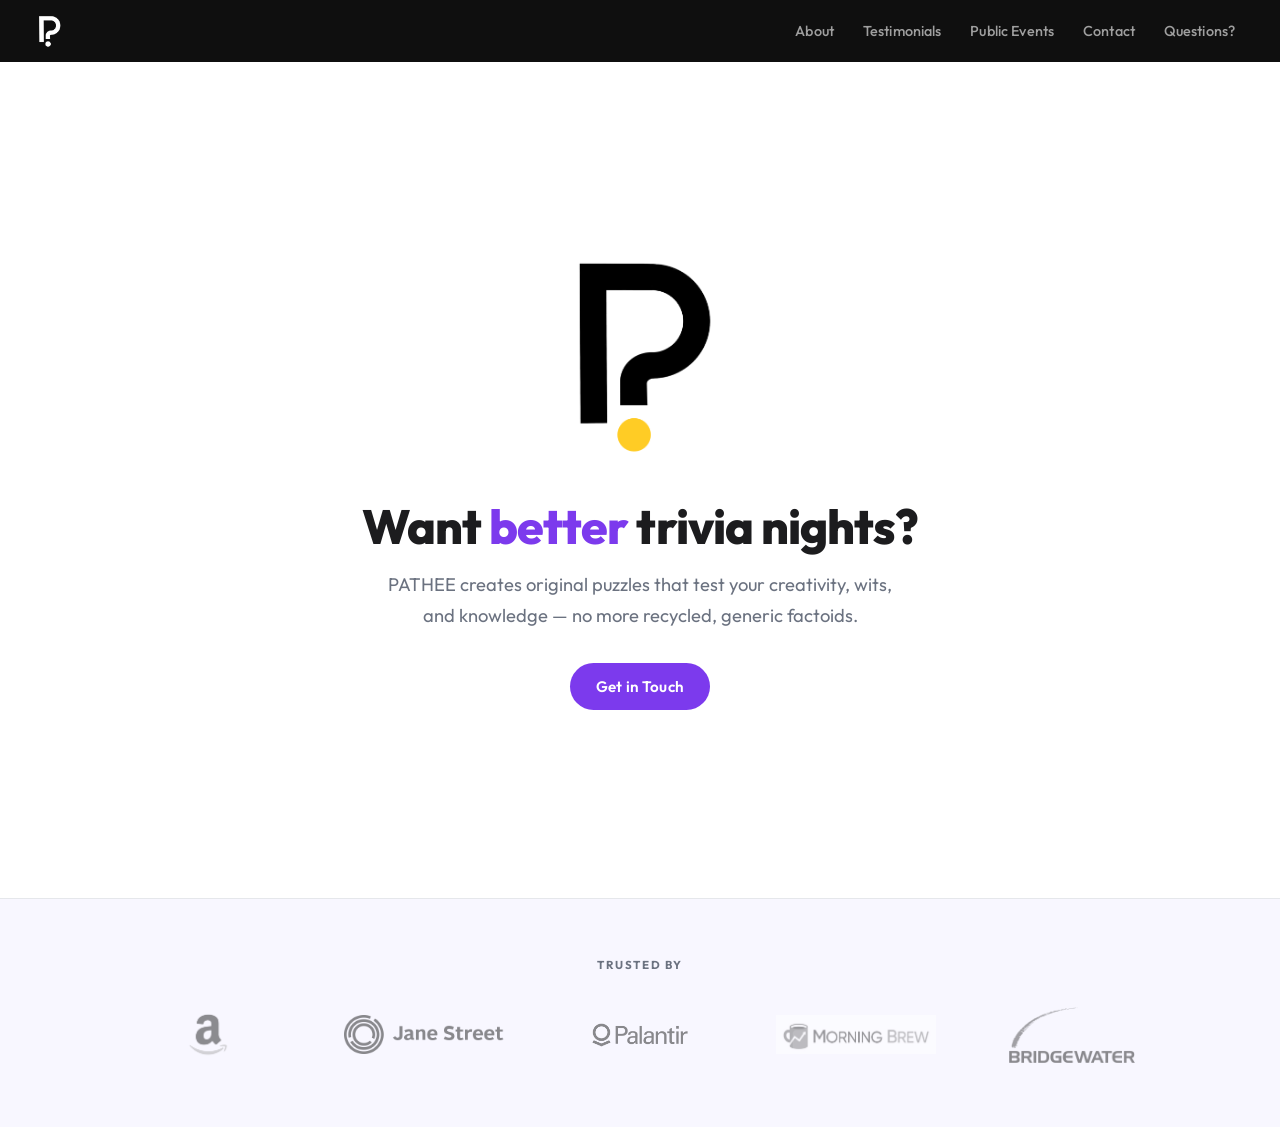
==== index.html @ 66b1759d "Add Gist sample round, reorder nav, trim question list - About: link to downloadable Gist sample rou" ====
<!DOCTYPE html>
<html lang="en">
<head>
  <meta charset="UTF-8" />
  <title>Pathee Trivia</title>
  <meta name="viewport" content="width=device-width, initial-scale=1.0" />
  <link rel="stylesheet" href="style.css" />
</head>
<body>
  <header>
    <div class="left-header">
      <a href="index.html"><img src="good_logo.png" alt="Pathee logo" class="logo-img" /></a>
    </div>
    <nav>
      <ul>
        <li><a href="about.html">About</a></li>
        <li><a href="testimonial.html">Testimonials</a></li>
        <li><a href="events.html">Public Events</a></li>
        <li><a href="contact.html">Contact</a></li>
        <li><a href="question.html">Questions?</a></li>
      </ul>
    </nav>
  </header>

  <main class="home-main">
    <section class="hero">
      <img src="good_logo.png" alt="Pathee logo" class="hero-logo" />
      <h1>Want <em>better</em> trivia nights?</h1>
      <p>PATHEE creates original puzzles that test your creativity, wits, and knowledge — no more recycled, generic factoids.</p>
      <div class="hero-actions">
        <a href="contact.html" class="btn">Get in Touch</a>
      </div>
    </section>

    <section class="clients">
      <p class="clients-label">Trusted by</p>
      <div class="clients-logos">
        <img src="pics/Amazon_icon.png"                              alt="Amazon" />
        <img src="pics/Jane_Street_Capital_logo.png"               alt="Jane Street" />
        <img src="pics/Palantir-Logo-1536x864.png"                 alt="Palantir" />
        <img src="pics/morning_brew_logo.png" alt="Morning Brew" />
        <img src="pics/bwlogo.png" alt="Bridgewater" />
      </div>
    </section>
  </main>
</body>
</html>
---- style.css ----
@import url('https://fonts.googleapis.com/css2?family=Outfit:wght@400;500;600;700;800&display=swap');

:root {
  --accent:       #7c3aed;
  --accent-hover: #6d28d9;
  --accent-light: #ede9fe;
  --dark:         #0f0f0f;
  --text:         #1c1c1e;
  --muted:        #6b7280;
  --border:       #e5e7eb;
  --bg:           #ffffff;
  --card:         #f8f7ff;
  --radius:       0.75rem;
  --radius-pill:  2rem;
  --radius-sm:    0.4rem;
}

*, *::before, *::after { box-sizing: border-box; margin: 0; padding: 0; }
html { scroll-behavior: smooth; }

body {
  font-family: 'Outfit', system-ui, -apple-system, sans-serif;
  line-height: 1.6;
  color: var(--text);
  background: var(--bg);
  -webkit-font-smoothing: antialiased;
}

/* ── Header ── */
header {
  position: sticky;
  top: 0;
  background: var(--dark);
  display: flex;
  align-items: center;
  justify-content: space-between;
  padding: 0.875rem 2rem;
  z-index: 1000;
}

.logo-img {
  height: 34px;
  width: auto;
  display: block;
  filter: brightness(0) invert(1);
}

nav ul { list-style: none; display: flex; gap: 0.2rem; }

nav a {
  text-decoration: none;
  color: rgba(255, 255, 255, 0.6);
  font-weight: 500;
  font-size: 0.9rem;
  padding: 0.4rem 0.8rem;
  border-radius: var(--radius-sm);
  transition: color 0.15s, background 0.15s;
  letter-spacing: 0.01em;
}

nav a:hover {
  color: #fff;
  background: rgba(255, 255, 255, 0.1);
}

nav a[aria-current="page"],
nav a.active {
  color: #fff;
  background: var(--accent);
}

/* ── Main wrapper ── */
main {
  padding: 3rem 2rem 5rem;
  max-width: 1100px;
  margin: 0 auto;
}

/* Keep running text at a readable line length inside the wider layout */
main > p { max-width: 68ch; }

/* About: intro text spans the full gallery width, set a touch larger to keep lines comfortable */
main.about > p { max-width: none; font-size: 1.15rem; }

/* ── Typography ── */
h1, h2, h3 { letter-spacing: -0.02em; }
h1 { font-size: 2.25rem; font-weight: 800; margin-bottom: 1rem; }
h2 { font-size: 1.8rem; font-weight: 700; margin-bottom: 1rem; }
h3 { font-size: 1.1rem; font-weight: 600; margin-bottom: 0.2rem; }

p {
  font-size: 1.05rem;
  color: var(--muted);
  margin-bottom: 1.25rem;
  line-height: 1.7;
}

a { color: var(--accent); text-decoration: none; }
a:hover { text-decoration: underline; }

/* ── Buttons ── */
.btn {
  display: inline-block;
  background: var(--accent);
  color: #fff !important;
  padding: 0.7rem 1.6rem;
  border-radius: var(--radius-pill);
  font-weight: 600;
  font-size: 0.95rem;
  text-decoration: none !important;
  transition: background 0.2s, transform 0.15s;
  letter-spacing: 0.01em;
}

.btn:hover {
  background: var(--accent-hover);
  transform: translateY(-2px);
}

.btn-ghost {
  background: transparent;
  color: var(--accent) !important;
  border: 1.5px solid var(--accent);
}

.btn-ghost:hover {
  background: var(--accent-light);
  transform: translateY(-2px);
}

/* ── Home main (no max-width constraint) ── */
main.home-main {
  max-width: 100%;
  padding: 0;
}

/* ── Hero (index.html) ── */
.hero {
  display: flex;
  flex-direction: column;
  align-items: center;
  justify-content: center;
  text-align: center;
  min-height: calc(100vh - 64px);
  padding: 4rem 1rem;
  position: relative;
}

.hero-logo {
  width: 210px;
  height: auto;
  margin-bottom: 2.5rem;
}

.hero h1 {
  font-size: 3rem;
  font-weight: 800;
  line-height: 1.1;
  margin-bottom: 1rem;
  max-width: 18ch;
  color: var(--text);
}

.hero h1 em {
  font-style: normal;
  color: var(--accent);
}

.hero > p {
  font-size: 1.15rem;
  max-width: 44ch;
  margin: 0 auto 2rem;
}

.hero-actions {
  display: flex;
  gap: 0.75rem;
  flex-wrap: wrap;
  justify-content: center;
}

/* ── Client logo bar ── */
.clients {
  padding: 3.5rem 2rem 4rem;
  background: var(--card);
  border-top: 1px solid var(--border);
  text-align: center;
}

.clients-label {
  font-size: 0.72rem;
  font-weight: 700;
  text-transform: uppercase;
  letter-spacing: 0.14em;
  color: var(--muted);
  margin-bottom: 2rem;
}

.clients-logos {
  display: flex;
  align-items: center;
  justify-content: center;
  gap: 3.5rem;
  flex-wrap: wrap;
}

.clients-logos img {
  width: 160px;
  height: 56px;
  object-fit: contain;
  filter: grayscale(1) opacity(0.45);
  transition: filter 0.25s;
}

.clients-logos img:hover {
  filter: grayscale(0) opacity(1);
}

/* ── Page note ── */
.page-note {
  margin-top: 1.5rem;
  font-size: 0.92rem;
  color: var(--muted);
  text-align: center;
}

/* ── Gallery (about.html) ── */
.gallery {
  display: grid;
  gap: 0.75rem;
  grid-template-columns: repeat(5, 1fr);
  margin-top: 1.5rem;
}

.gallery img {
  width: 100%;
  height: 200px;
  object-fit: cover;
  border-radius: var(--radius);
  display: block;
}

/* ── Events ── */
.events { display: grid; gap: 0.875rem; margin-top: 0.75rem; }

.event {
  background: var(--card);
  border: 1px solid var(--border);
  border-radius: var(--radius);
  padding: 1.25rem 1.5rem;
  display: grid;
  grid-template-columns: 5.5rem 1fr;
  gap: 1.25rem;
  align-items: center;
  transition: box-shadow 0.2s, transform 0.2s;
}

.event:hover {
  box-shadow: 0 6px 24px rgba(124, 58, 237, 0.1);
  transform: translateY(-2px);
}

.date { text-align: center; }

.date .dow {
  font-weight: 600;
  font-size: 0.72rem;
  color: var(--muted);
  text-transform: uppercase;
  letter-spacing: 0.1em;
}

.date .day {
  font-size: 2rem;
  font-weight: 800;
  line-height: 1;
  color: var(--text);
}

.date .mon {
  text-transform: uppercase;
  letter-spacing: 0.06em;
  font-size: 0.7rem;
  color: var(--muted);
  margin-top: 0.15rem;
}

.meta {
  color: var(--muted);
  font-size: 0.93rem;
  margin-bottom: 0.6rem;
  line-height: 1.5;
}

.actions a {
  display: inline-block;
  font-size: 0.82rem;
  font-weight: 600;
  color: var(--accent);
  border: 1.5px solid var(--accent);
  padding: 0.2rem 0.7rem;
  border-radius: var(--radius-pill);
  text-decoration: none;
  transition: background 0.15s, color 0.15s;
}

.actions a:hover {
  background: var(--accent);
  color: #fff;
  text-decoration: none;
}

.empty { color: var(--muted); font-style: italic; padding: 0.5rem 0; }

/* ── Testimonials ── */
.testimonials {
  display: grid;
  grid-template-columns: repeat(2, 1fr);
  gap: 1rem;
}

.testimonial {
  background: var(--card);
  border-left: 3px solid var(--accent);
  border-radius: 0 var(--radius) var(--radius) 0;
  padding: 1.25rem 1.5rem;
  transition: box-shadow 0.2s, transform 0.2s;
}

.testimonial:hover {
  box-shadow: 0 4px 20px rgba(124, 58, 237, 0.09);
  transform: translateY(-1px);
}

.testimonial p {
  font-style: italic;
  color: var(--text);
  font-size: 1rem;
  margin-bottom: 0.6rem;
}

.testimonial cite {
  display: block;
  font-size: 0.88rem;
  font-weight: 600;
  color: var(--muted);
  font-style: normal;
}

/* ── Contact form ── */
form.contact { display: grid; gap: 1rem; margin-top: 0.5rem; max-width: 640px; }

label {
  font-weight: 600;
  font-size: 0.88rem;
  color: var(--text);
  display: block;
  margin-bottom: 0.3rem;
  letter-spacing: 0.01em;
}

input[type="text"],
input[type="email"],
textarea {
  width: 100%;
  padding: 0.65rem 0.9rem;
  border: 1.5px solid var(--border);
  border-radius: var(--radius-sm);
  background: #fff;
  font-size: 1rem;
  font-family: inherit;
  color: var(--text);
  outline: none;
  transition: border-color 0.15s, box-shadow 0.15s;
}

input:focus, textarea:focus {
  border-color: var(--accent);
  box-shadow: 0 0 0 3px var(--accent-light);
}

textarea { min-height: 140px; resize: vertical; }

.row { display: grid; gap: 0.75rem; grid-template-columns: 1fr 1fr; }

button[type="submit"] {
  appearance: none;
  background: var(--accent);
  color: #fff;
  border: none;
  padding: 0.7rem 1.6rem;
  border-radius: var(--radius-pill);
  font-weight: 700;
  font-size: 1rem;
  font-family: inherit;
  cursor: pointer;
  transition: background 0.2s, transform 0.15s;
  width: fit-content;
}

button[type="submit"]:hover {
  background: var(--accent-hover);
  transform: translateY(-1px);
}

#status { margin-top: 0.75rem; font-size: 0.95rem; }
#status.success { color: #16a34a; font-weight: 500; }
#status.error   { color: #dc2626; font-weight: 500; }

.instagram-note {
  margin-top: 1.5rem;
  font-size: 0.95rem;
  color: var(--muted);
}

/* ── Questions page ── */
main.centered {
  display: flex;
  flex-direction: column;
  align-items: center;
  justify-content: center;
  min-height: calc(100vh - 64px);
  text-align: center;
  padding: 2rem;
  max-width: 100%;
}

#question {
  white-space: pre-wrap;
  text-wrap: balance;
  font-size: 1.5rem;
  font-weight: 500;
  line-height: 1.45;
  max-width: 58ch;
  margin-bottom: 1.5rem;
  color: var(--text);
}

#question-img {
  display: none;
  max-width: 420px;
  width: 100%;
  height: auto;
  margin: 1rem auto;
  border-radius: var(--radius);
}

.table-container { margin: 1rem 0; }

.table-container table {
  border-collapse: collapse;
  overflow: hidden;
  border: 1.5px solid var(--border);
  border-radius: var(--radius-sm);
}

.table-container td {
  border: 1px solid var(--border);
  padding: 0.75rem 1.25rem;
  font-size: 1rem;
  color: var(--text);
}

.table-container tr:first-child td { background: var(--card); }

#more-btn {
  appearance: none;
  margin-top: 2rem;
  padding: 0.7rem 1.6rem;
  font-size: 1rem;
  font-family: inherit;
  font-weight: 600;
  border: none;
  border-radius: var(--radius-pill);
  background: var(--accent);
  color: #fff;
  cursor: pointer;
  transition: background 0.2s, transform 0.15s;
}

#more-btn:hover {
  background: var(--accent-hover);
  transform: translateY(-2px);
}

/* ── Responsive ── */
@media (max-width: 900px) {
  .gallery { grid-template-columns: repeat(2, 1fr); }
}

@media (max-width: 640px) {
  .gallery { grid-template-columns: 1fr; }
  .testimonials { grid-template-columns: 1fr; }
  header { padding: 0.875rem 1.25rem; gap: 0.75rem; }
  nav ul { flex-wrap: wrap; justify-content: flex-end; gap: 0; }
  nav a  { font-size: 0.78rem; padding: 0.3rem 0.4rem; }
  main   { padding: 2rem 1.25rem 4rem; }
  .hero  { padding: 3rem 1rem 3rem; }
  .hero h1 { font-size: 2.1rem; }
  .hero-actions { flex-direction: column; align-items: center; }
  .event { grid-template-columns: 1fr; }
  .date  { display: flex; gap: 0.5rem; align-items: baseline; }
  .date .day { font-size: 1.5rem; }
  .row   { grid-template-columns: 1fr; }
  #question { font-size: 1.2rem; }
}
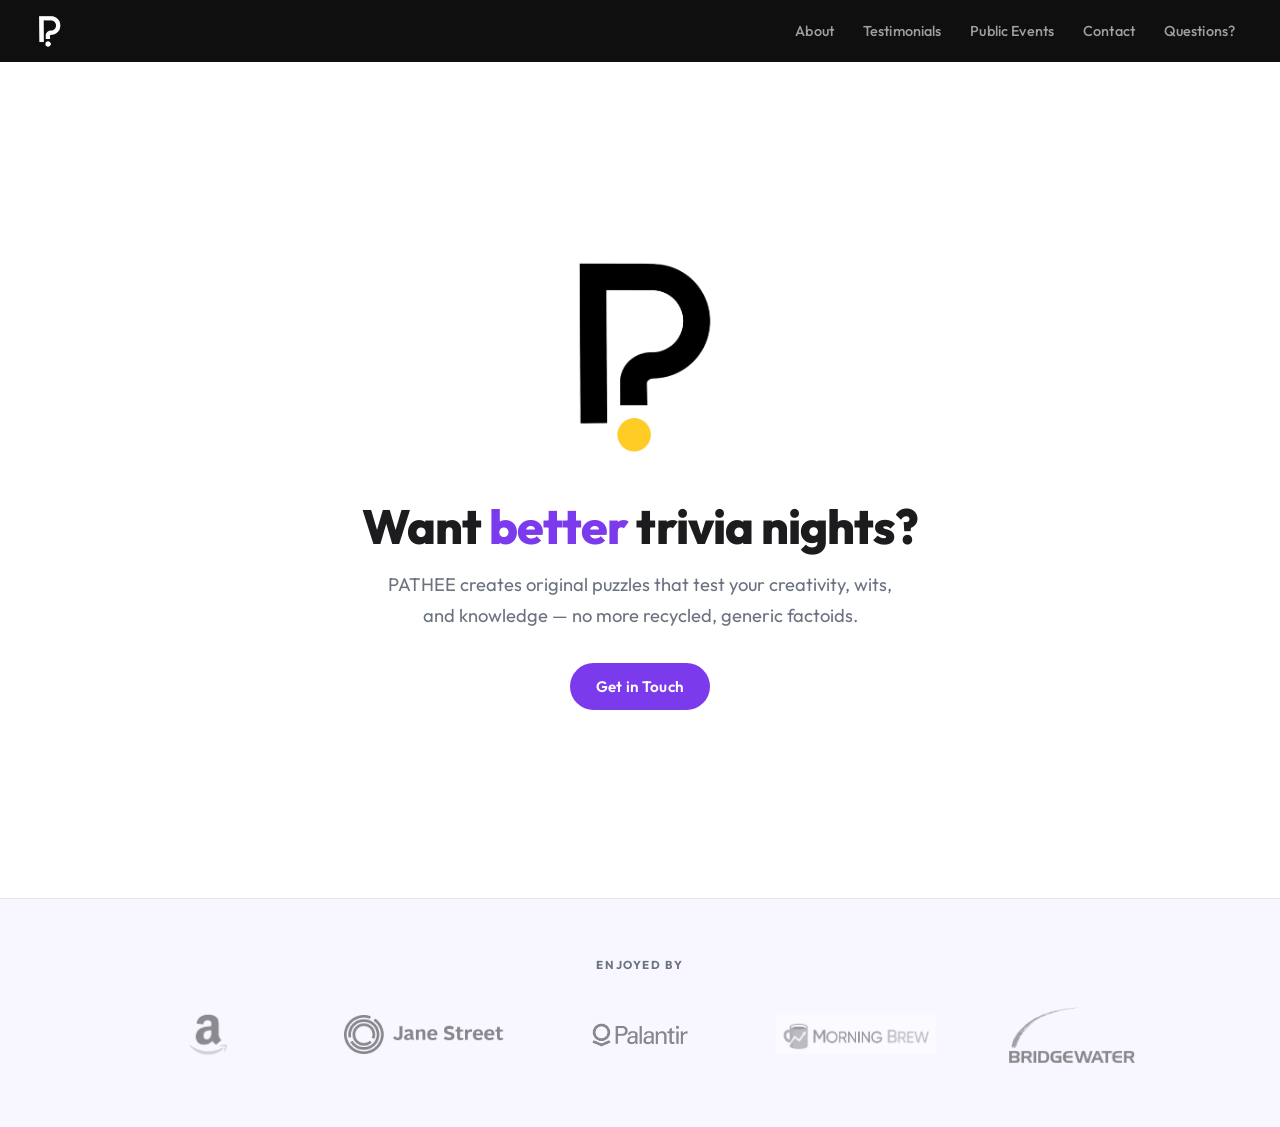
==== commit 025e1797: "Fold sample round links into About intro; relabel client logos - Move sample round and answer key li" ====
--- a/index.html
+++ b/index.html
@@ -33,7 +33,7 @@
     </section>
 
     <section class="clients">
-      <p class="clients-label">Trusted by</p>
+      <p class="clients-label">Enjoyed by</p>
       <div class="clients-logos">
         <img src="pics/Amazon_icon.png"                              alt="Amazon" />
         <img src="pics/Jane_Street_Capital_logo.png"               alt="Jane Street" />
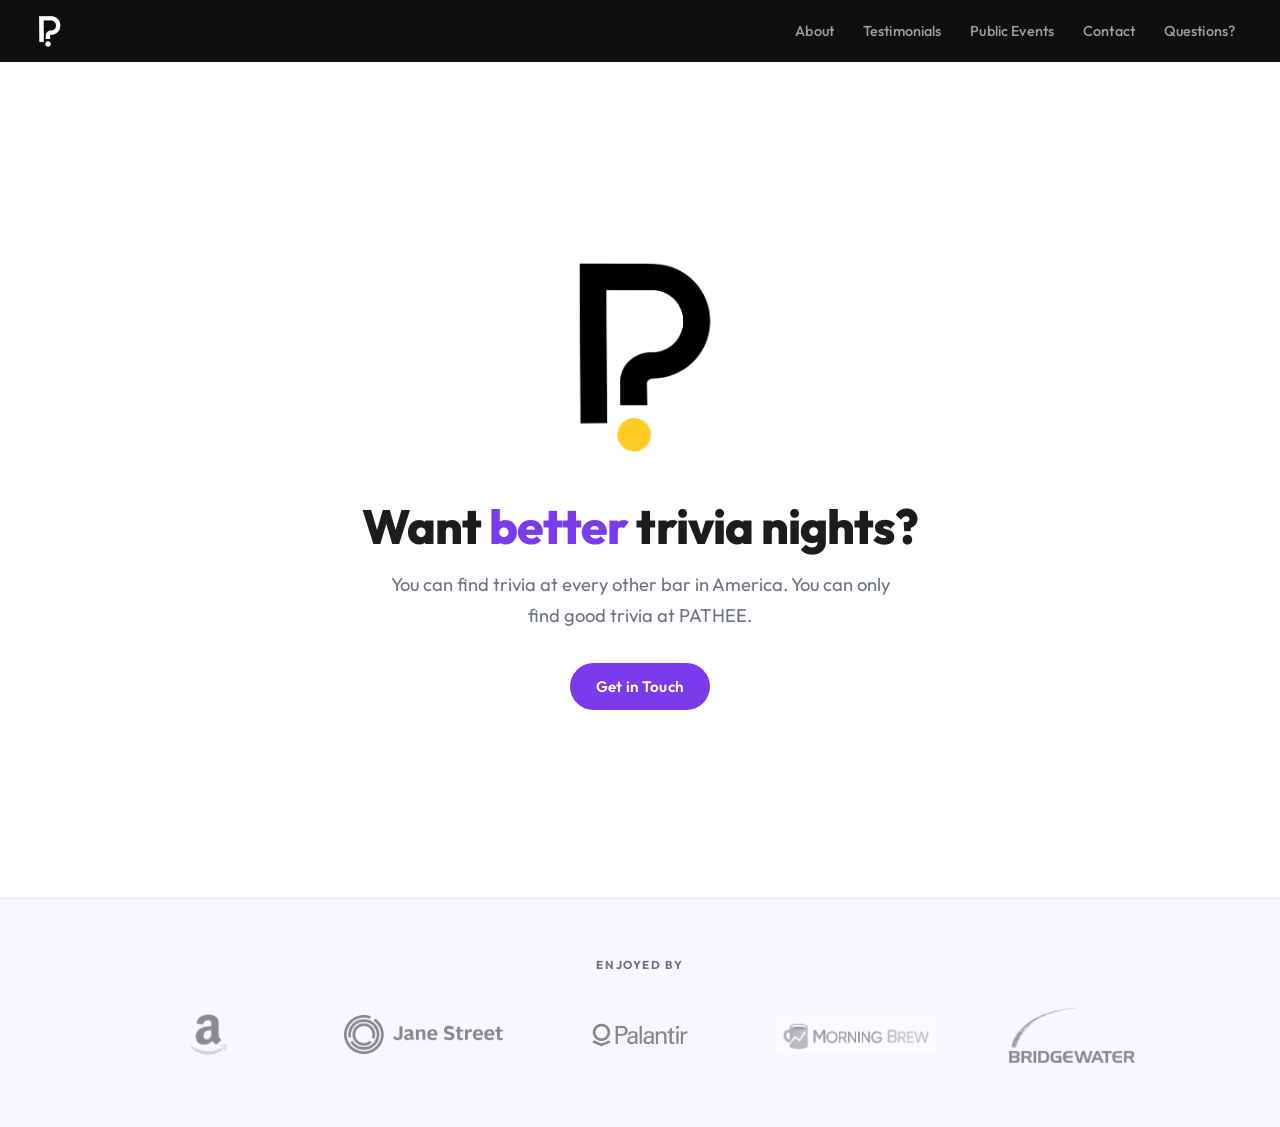
==== commit 732d2d9f: "Update landing page subheader Co-Authored-By: Claude Opus 5.5 <noreply@anthropic.com>" ====
--- a/index.html
+++ b/index.html
@@ -26,7 +26,7 @@
     <section class="hero">
       <img src="good_logo.png" alt="Pathee logo" class="hero-logo" />
       <h1>Want <em>better</em> trivia nights?</h1>
-      <p>PATHEE creates original puzzles that test your creativity, wits, and knowledge — no more recycled, generic factoids.</p>
+      <p>You can find trivia at every other bar in America. You can only find good trivia at PATHEE.</p>
       <div class="hero-actions">
         <a href="contact.html" class="btn">Get in Touch</a>
       </div>
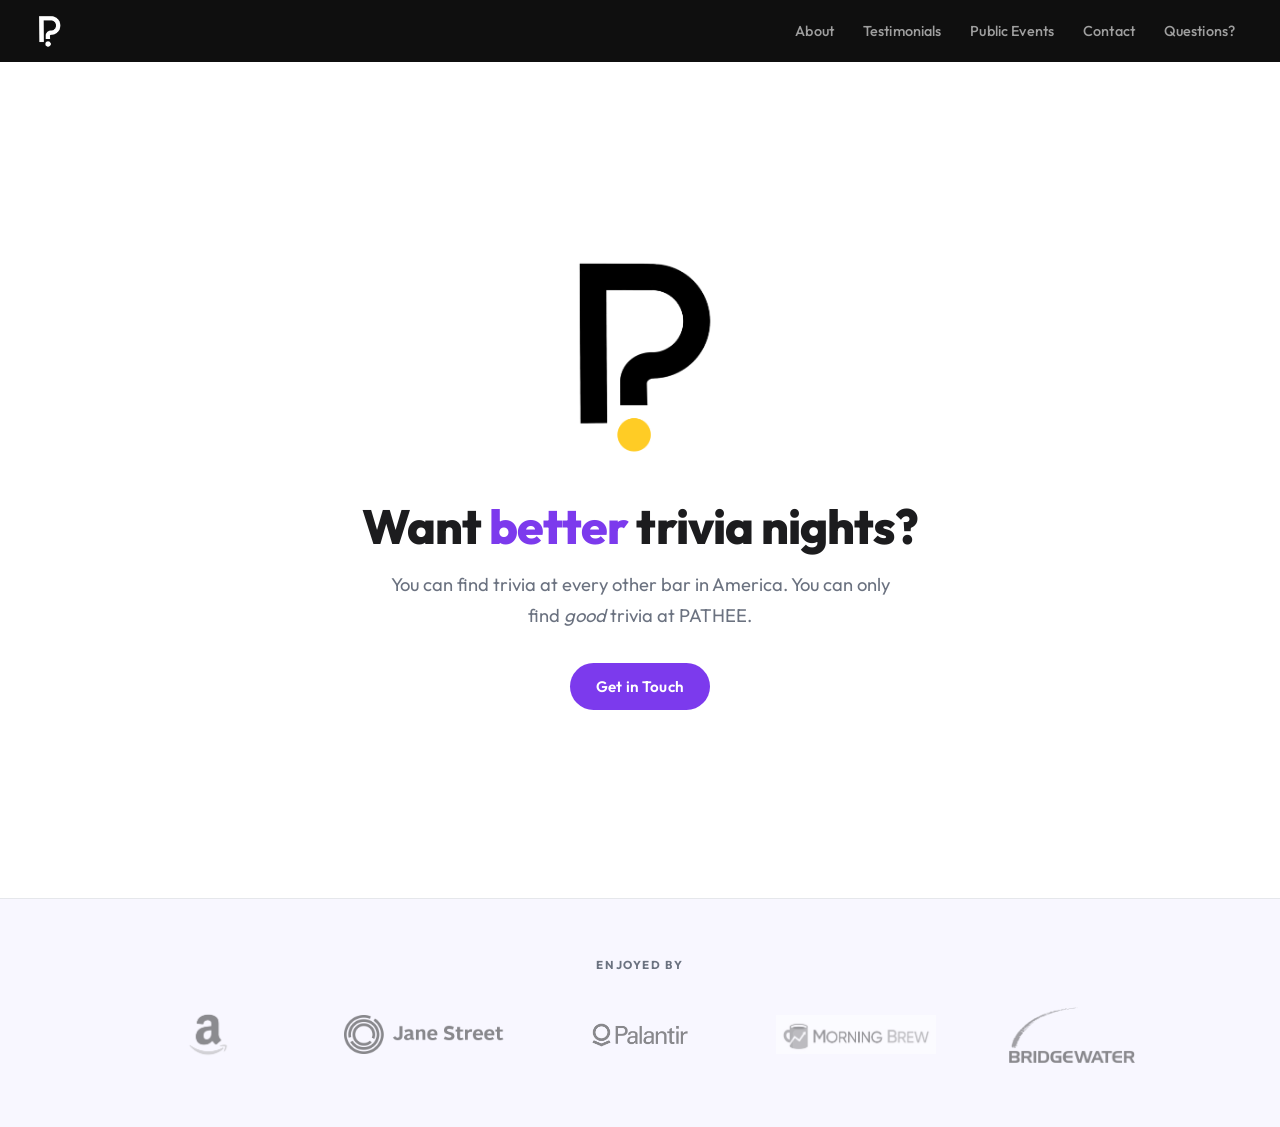
==== commit 962b709b: "Italicize "good" in landing page subheader Co-Authored-By: Claude Opus 5.5 <noreply@anthropic.com>" ====
--- a/index.html
+++ b/index.html
@@ -26,7 +26,7 @@
     <section class="hero">
       <img src="good_logo.png" alt="Pathee logo" class="hero-logo" />
       <h1>Want <em>better</em> trivia nights?</h1>
-      <p>You can find trivia at every other bar in America. You can only find good trivia at PATHEE.</p>
+      <p>You can find trivia at every other bar in America. You can only find <em>good</em> trivia at PATHEE.</p>
       <div class="hero-actions">
         <a href="contact.html" class="btn">Get in Touch</a>
       </div>
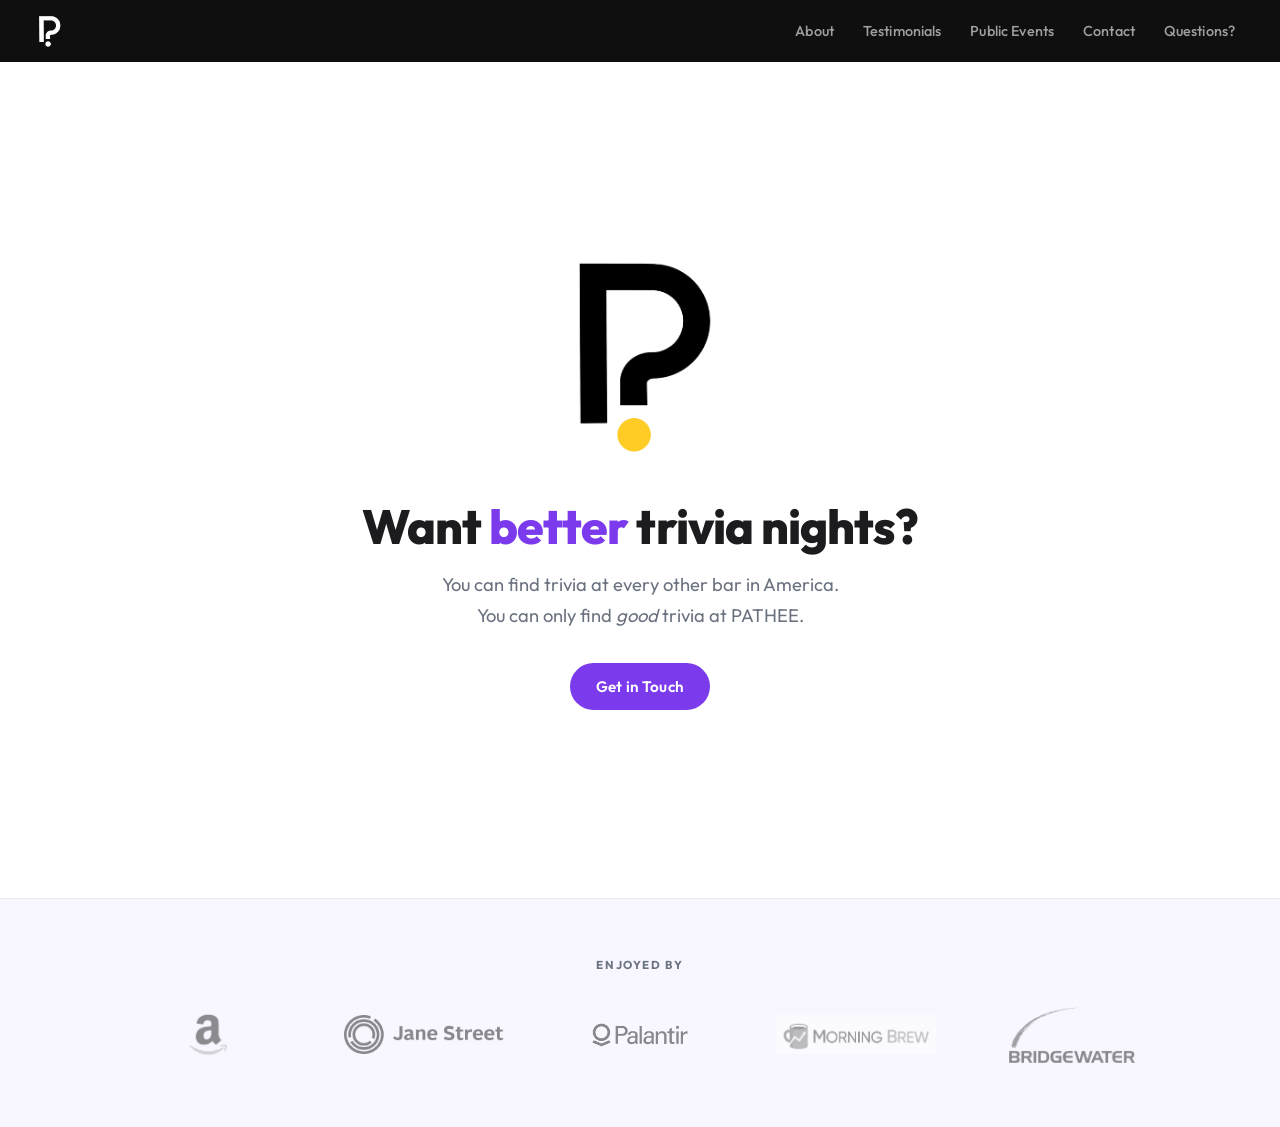
==== commit fe7134ca: "Put landing subheader sentences on separate lines Widen the subheader to 52ch so each sentence fits " ====
--- a/index.html
+++ b/index.html
@@ -26,7 +26,7 @@
     <section class="hero">
       <img src="good_logo.png" alt="Pathee logo" class="hero-logo" />
       <h1>Want <em>better</em> trivia nights?</h1>
-      <p>You can find trivia at every other bar in America. You can only find <em>good</em> trivia at PATHEE.</p>
+      <p>You can find trivia at every other bar in America.<br>You can only find <em>good</em> trivia at PATHEE.</p>
       <div class="hero-actions">
         <a href="contact.html" class="btn">Get in Touch</a>
       </div>
--- a/style.css
+++ b/style.css
@@ -168,8 +168,9 @@
 
 .hero > p {
   font-size: 1.15rem;
-  max-width: 44ch;
+  max-width: 52ch;
   margin: 0 auto 2rem;
+  text-wrap: balance;
 }
 
 .hero-actions {
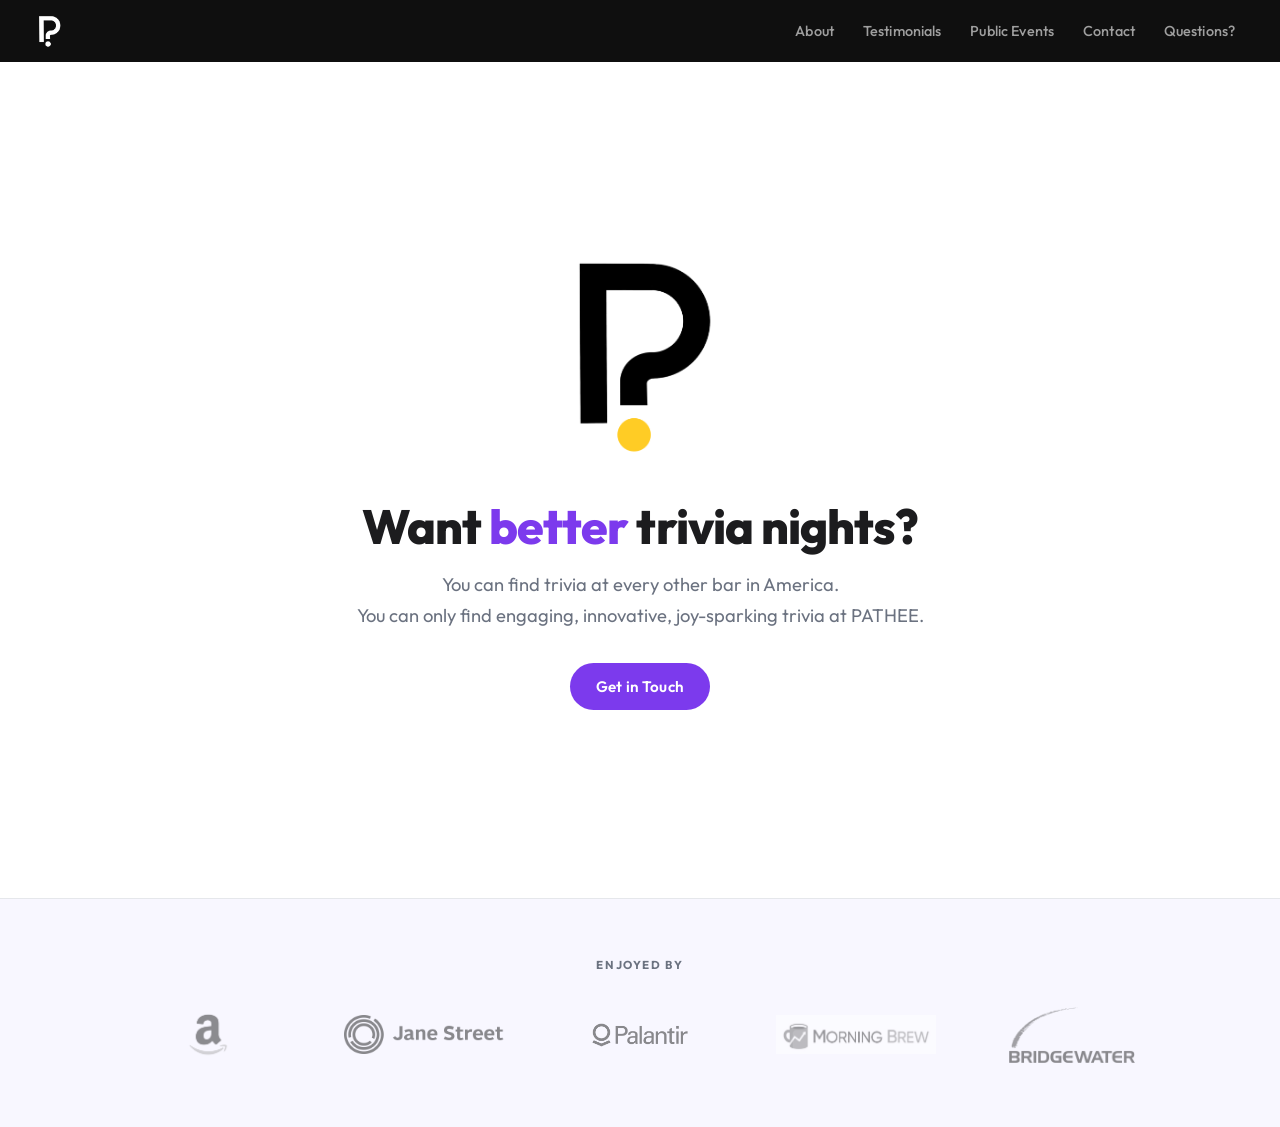
==== commit 31b0bfb6: "Update landing page subheader copy Co-Authored-By: Claude Opus 5.5 <noreply@anthropic.com>" ====
--- a/index.html
+++ b/index.html
@@ -5,13 +5,15 @@
   <title>Pathee Trivia</title>
   <meta name="viewport" content="width=device-width, initial-scale=1.0" />
   <link rel="stylesheet" href="style.css" />
+  <script src="nav.js" defer></script>
 </head>
 <body>
   <header>
     <div class="left-header">
       <a href="index.html"><img src="good_logo.png" alt="Pathee logo" class="logo-img" /></a>
     </div>
-    <nav>
+    <button class="nav-toggle" type="button" aria-label="Open menu" aria-expanded="false" aria-controls="site-nav"><svg class="icon-open" viewBox="0 0 24 24" aria-hidden="true"><path d="M4 7h16M4 12h16M4 17h16"/></svg><svg class="icon-close" viewBox="0 0 24 24" aria-hidden="true"><path d="M6 6l12 12M18 6L6 18"/></svg></button>
+    <nav id="site-nav">
       <ul>
         <li><a href="about.html">About</a></li>
         <li><a href="testimonial.html">Testimonials</a></li>
@@ -26,7 +28,7 @@
     <section class="hero">
       <img src="good_logo.png" alt="Pathee logo" class="hero-logo" />
       <h1>Want <em>better</em> trivia nights?</h1>
-      <p>You can find trivia at every other bar in America.<br>You can only find <em>good</em> trivia at PATHEE.</p>
+      <p>You can find trivia at every other bar in America.<br>You can only find engaging, innovative, joy-sparking trivia at PATHEE.</p>
       <div class="hero-actions">
         <a href="contact.html" class="btn">Get in Touch</a>
       </div>
--- a/style.css
+++ b/style.css
@@ -47,6 +47,36 @@
 
 nav ul { list-style: none; display: flex; gap: 0.2rem; }
 
+/* Hamburger button, shown only on phones */
+.nav-toggle {
+  display: none;
+  appearance: none;
+  background: none;
+  border: none;
+  color: #fff;
+  width: 2.25rem;
+  height: 2.25rem;
+  padding: 0.35rem;
+  border-radius: var(--radius-sm);
+  cursor: pointer;
+}
+
+.nav-toggle svg {
+  width: 100%;
+  height: 100%;
+  display: block;
+  fill: none;
+  stroke: currentColor;
+  stroke-width: 2;
+  stroke-linecap: round;
+}
+
+.nav-toggle .icon-close,
+.nav-toggle[aria-expanded="true"] .icon-open { display: none; }
+.nav-toggle[aria-expanded="true"] .icon-close { display: block; }
+
+.nav-toggle:hover { background: rgba(255, 255, 255, 0.1); }
+
 nav a {
   text-decoration: none;
   color: rgba(255, 255, 255, 0.6);
@@ -462,7 +492,6 @@
   color: var(--text);
 }
 
-.table-container tr:first-child td { background: var(--card); }
 
 #more-btn {
   appearance: none;
@@ -490,11 +519,24 @@
 }
 
 @media (max-width: 640px) {
-  .gallery { grid-template-columns: 1fr; }
+  .gallery { grid-template-columns: repeat(2, 1fr); gap: 0.5rem; }
+  .gallery img { height: 150px; }
   .testimonials { grid-template-columns: 1fr; }
-  header { padding: 0.875rem 1.25rem; gap: 0.75rem; }
-  nav ul { flex-wrap: wrap; justify-content: flex-end; gap: 0; }
-  nav a  { font-size: 0.78rem; padding: 0.3rem 0.4rem; }
+  header { padding: 0.875rem 1.25rem; }
+  .nav-toggle { display: block; }
+  nav {
+    display: none;
+    position: absolute;
+    top: 100%;
+    left: 0;
+    right: 0;
+    background: var(--dark);
+    padding: 0.25rem 1.25rem 1rem;
+    box-shadow: 0 12px 24px rgba(0, 0, 0, 0.25);
+  }
+  header.nav-open nav { display: block; }
+  nav ul { flex-direction: column; gap: 0.25rem; }
+  nav a  { display: block; font-size: 1rem; padding: 0.6rem 0.75rem; }
   main   { padding: 2rem 1.25rem 4rem; }
   .hero  { padding: 3rem 1rem 3rem; }
   .hero h1 { font-size: 2.1rem; }
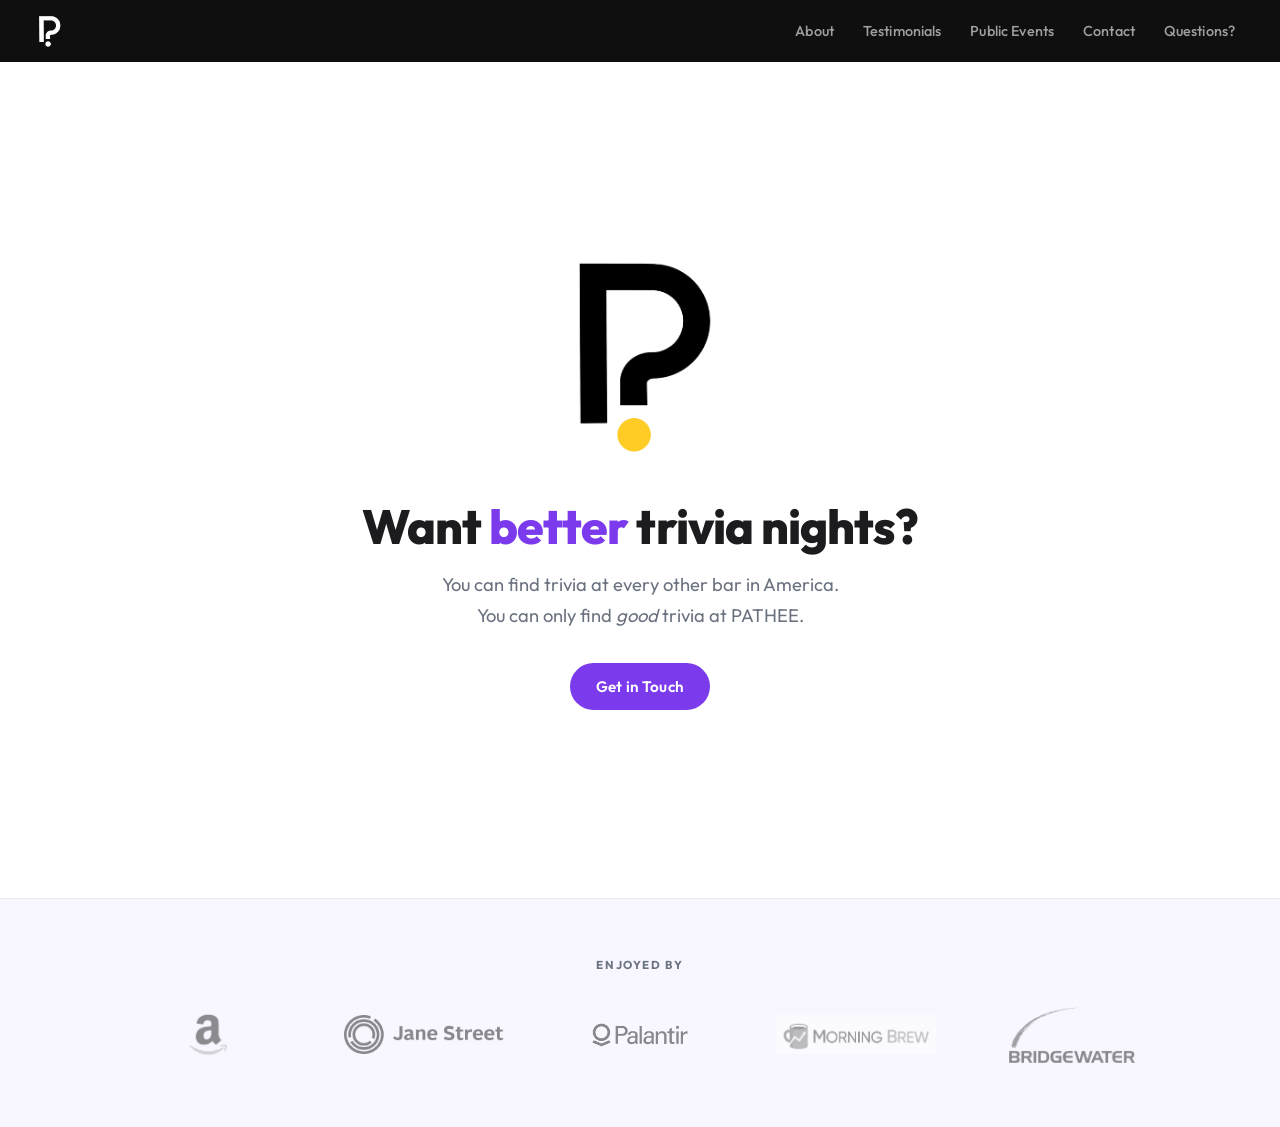
==== commit 470a3a8b: "Restore "good" (italicized) in landing page subheader Co-Authored-By: Claude Opus 5.5 <noreply@anthr" ====
--- a/index.html
+++ b/index.html
@@ -28,7 +28,7 @@
     <section class="hero">
       <img src="good_logo.png" alt="Pathee logo" class="hero-logo" />
       <h1>Want <em>better</em> trivia nights?</h1>
-      <p>You can find trivia at every other bar in America.<br>You can only find engaging, innovative, joy-sparking trivia at PATHEE.</p>
+      <p>You can find trivia at every other bar in America.<br>You can only find <em>good</em> trivia at PATHEE.</p>
       <div class="hero-actions">
         <a href="contact.html" class="btn">Get in Touch</a>
       </div>
